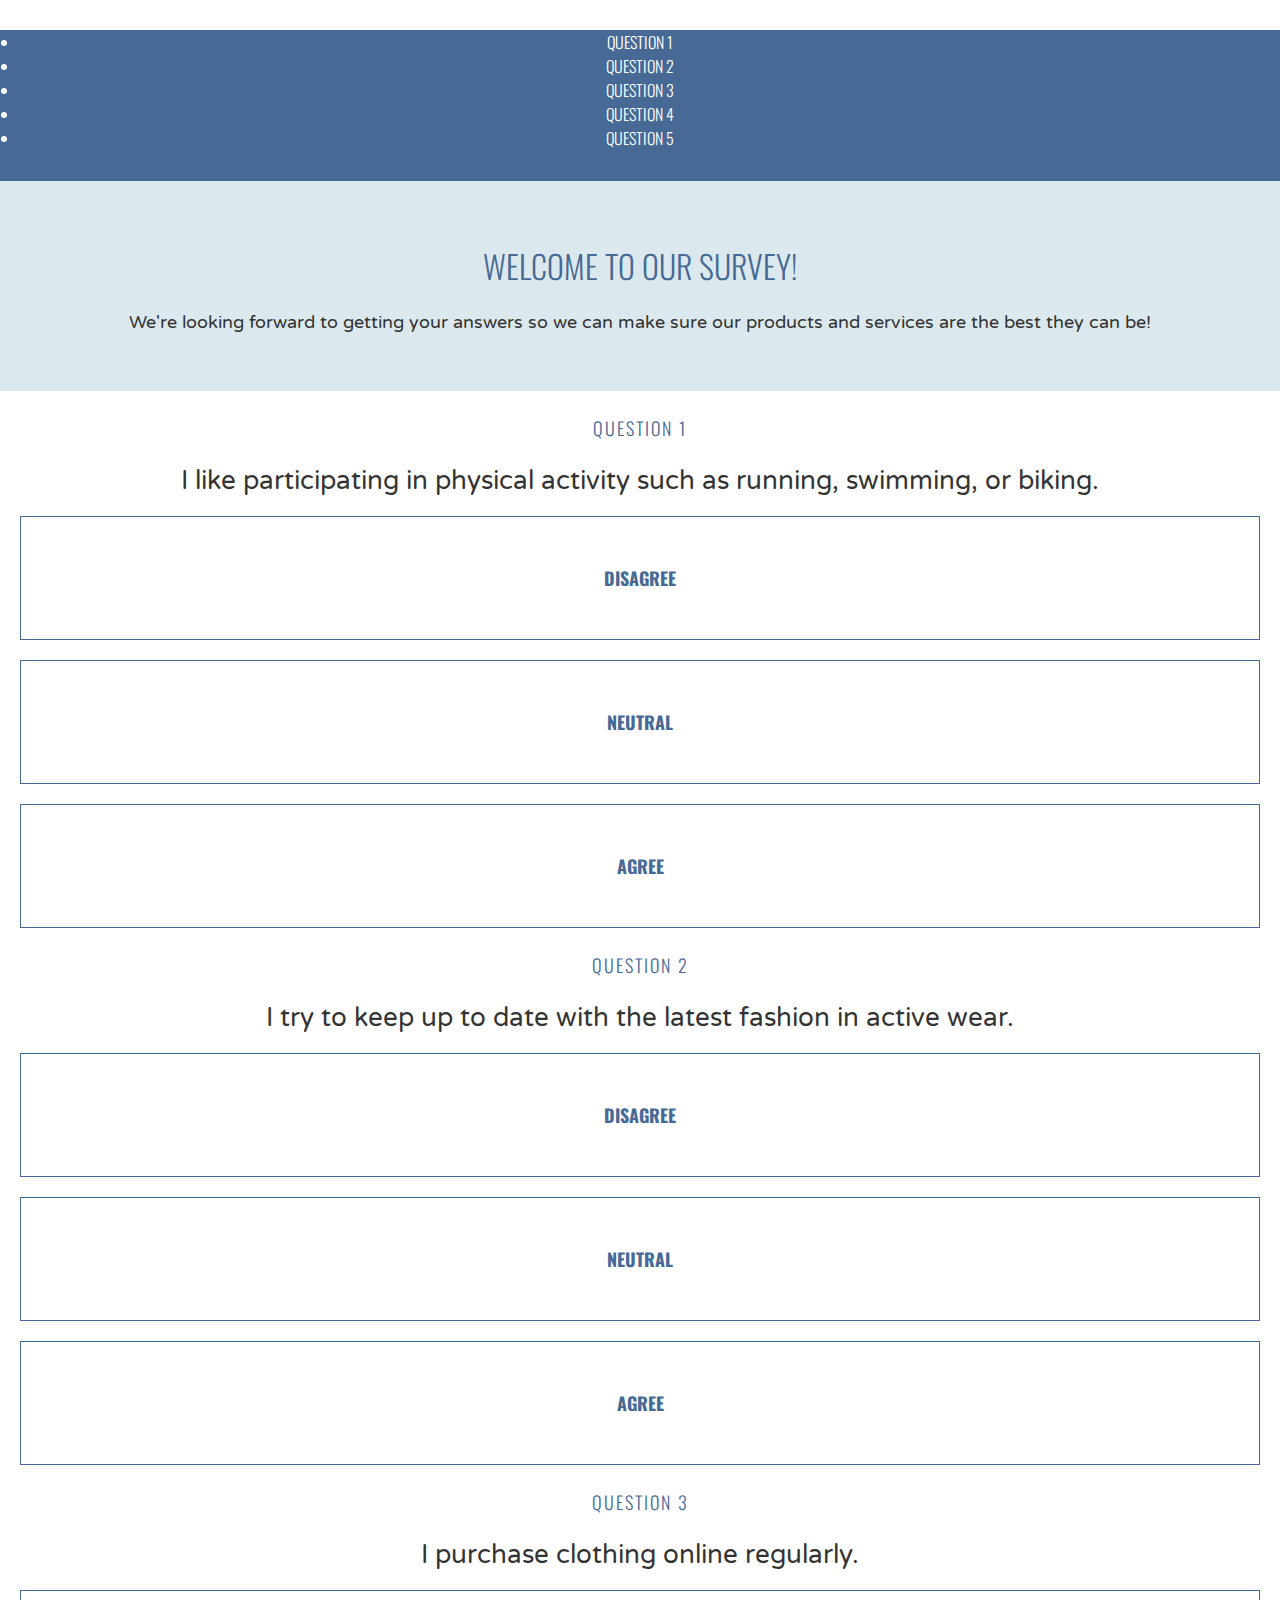
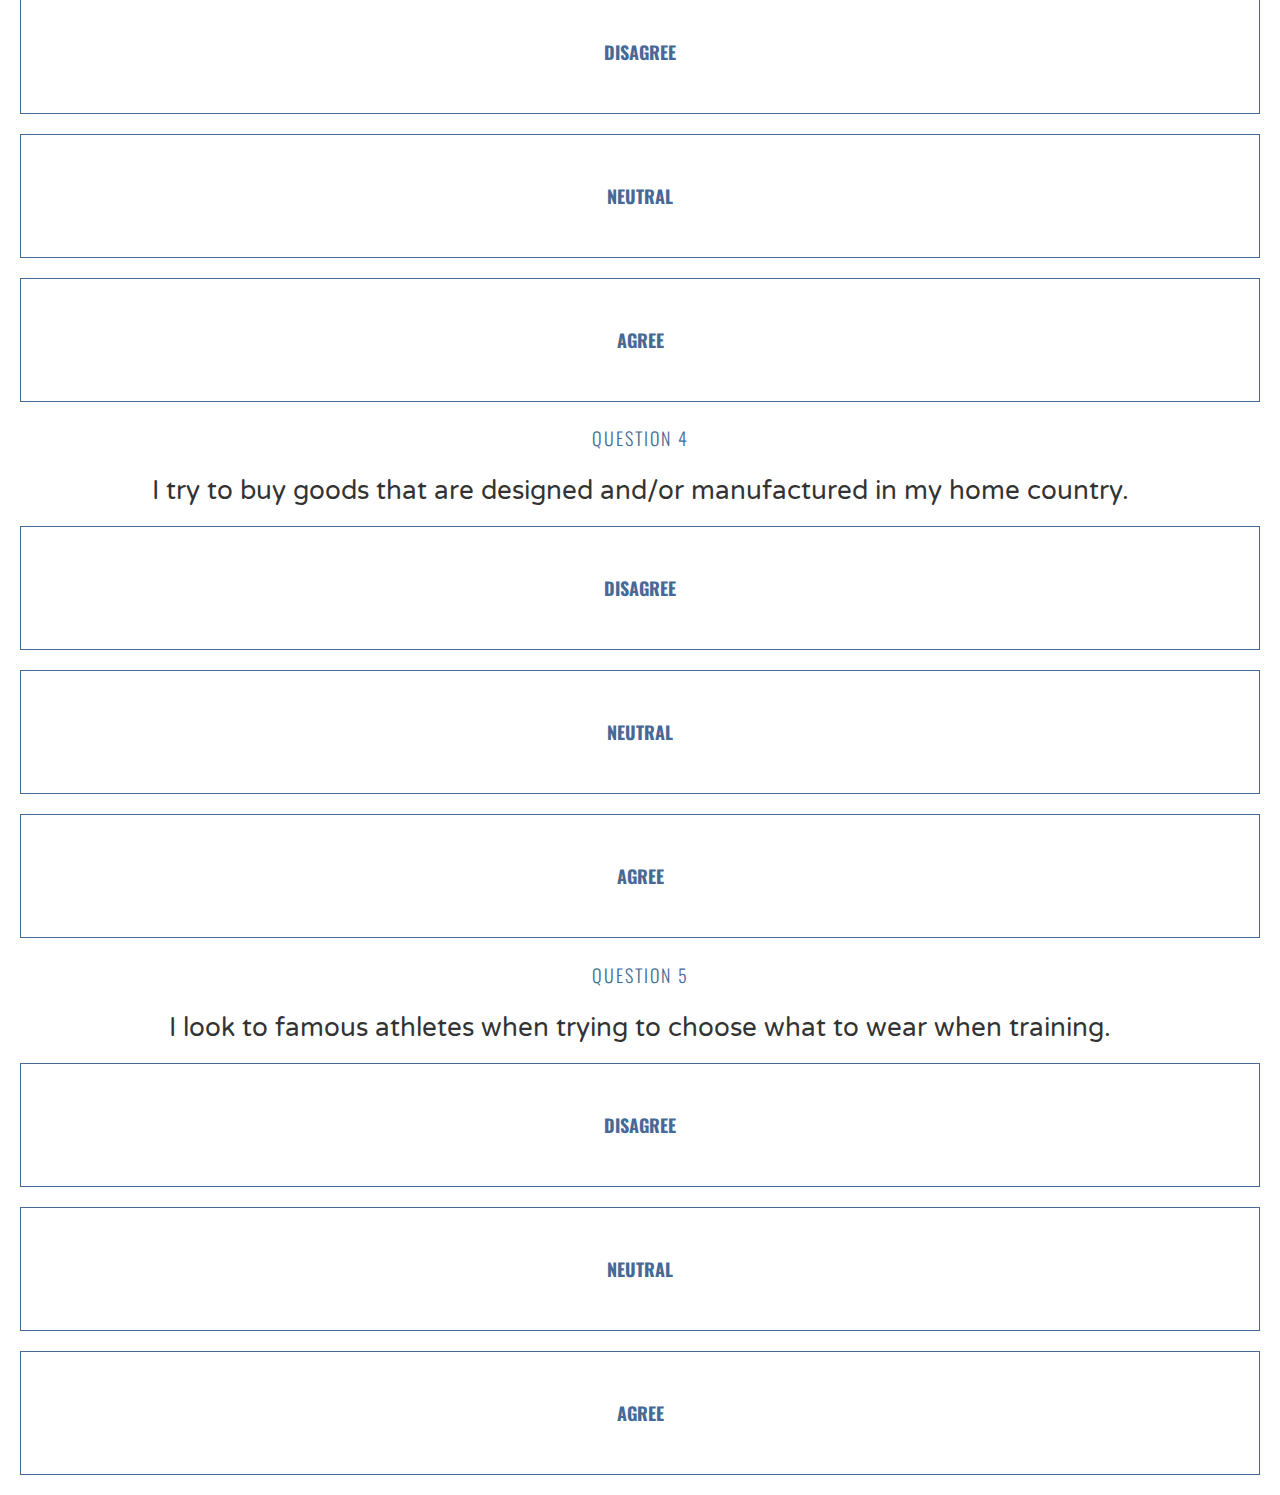
==== Display and Positioning/Sample 1 - Survey/index.html @ ed7838e8 "Initial commit" ====
<!DOCTYPE html>
<html>
<head>
    <title>Please Participate in Our Survey!</title>
    <link href="https://fonts.googleapis.com/css?family=Oswald:300,700|Varela+Round" rel="stylesheet">
    <link rel="stylesheet" href="style.css">
</head>
<body>

    <header>
        <ul>
            <li>Question 1</li>
            <li>Question 2</li>
            <li>Question 3</li>
            <li>Question 4</li>
            <li>Question 5</li>
        </ul>
    </header>

    <div class="welcome">
        <h1>Welcome to our survey!</h1>
        <p>We're looking forward to getting your answers so we can make sure our products and services are the best they can be!</p>
    </div>

    <div class="question">
        <h4>Question 1</h4>
        <h2>I like participating in physical activity such as running, swimming, or biking.</h2>

        <div class="answer">
            <h3>Disagree</h3>
        </div>

        <div class="answer">
            <h3>Neutral</h3>
        </div>

        <div class="answer">
            <h3>Agree</h3>
        </div>
    </div>

    <div class="question">
        <h4>Question 2</h4>
        <h2>I try to keep up to date with the latest fashion in active wear.</h2>

        <div class="answer">
            <h3>Disagree</h3>
        </div>

        <div class="answer">
            <h3>Neutral</h3>
        </div>

        <div class="answer">
            <h3>Agree</h3>
        </div>
    </div>

    <div class="question">
        <h4>Question 3</h4>
        <h2>I purchase clothing online regularly.</h2>

        <div class="answer">
            <h3>Disagree</h3>
        </div>

        <div class="answer">
            <h3>Neutral</h3>
        </div>

        <div class="answer">
            <h3>Agree</h3>
        </div>
    </div>

    <div class="question">
        <h4>Question 4</h4>
        <h2>I try to buy goods that are designed and/or manufactured in my home country.</h2>

        <div class="answer">
            <h3>Disagree</h3>
        </div>

        <div class="answer">
            <h3>Neutral</h3>
        </div>

        <div class="answer">
            <h3>Agree</h3>
        </div>
    </div>

    <div class="question">
        <h4>Question 5</h4>
        <h2>I look to famous athletes when trying to choose what to wear when training.</h2>

        <div class="answer">
            <h3>Disagree</h3>
        </div>

        <div class="answer">
            <h3>Neutral</h3>
        </div>

        <div class="answer">
            <h3>Agree</h3>
        </div>
    </div>

</body>
</html>
---- Display and Positioning/Sample 1 - Survey/style.css ----
body {
    background-color: #FFF;
    margin: 0 auto;
}

header {
    background-color: #466995;
    border-bottom: 1px solid #466995;
}

ul {
    margin: 30px auto;
    padding: 0 20px;
    text-align: center;
}

li {
    color: #FFF;
    font-family: 'Oswald', sans-serif;
    font-size: 16px;
    font-weight: 300;
    text-transform: uppercase;
}

    li:hover {
        color: #DBE9EE;
    }

h1 {
    color: #466995;
    font-family: 'Oswald', sans-serif;
    font-size: 32px;
    font-weight: 300;
    text-transform: uppercase;
}

h2 {
    color: #333;
    font-family: 'Varela Round', sans-serif;
    font-size: 26px;
    font-weight: 100;
    margin: 0 auto 20px auto;
}

h3 {
    color: #466995;
    font-family: 'Oswald', sans-serif;
    font-size: 18px;
    text-align: center;
    font-weight: 700;
    text-transform: uppercase;
    padding: 30px;
}

h4 {
    color: #466995;
    font-family: 'Oswald', sans-serif;
    font-size: 18px;
    font-weight: 300;
    letter-spacing: 2px;
    text-align: center;
    text-transform: uppercase
}

p {
    color: #333;
    font-family: 'Varela Round', sans-serif;
    font-size: 18px;
}

footer {
    background-color: #DBE9EE;
    text-align: center;
}

.welcome {
    background-color: #DBE9EE;
    box-sizing: border-box;
    padding: 40px;
    text-align: center;
    width: 100%;
}

.question {
    text-align: center;
}

.answer {
    border: 1px solid #466995;
    margin: 20px;
}

    .answer:hover {
        background: #C0D6DF;
        color: #FFF;
    }
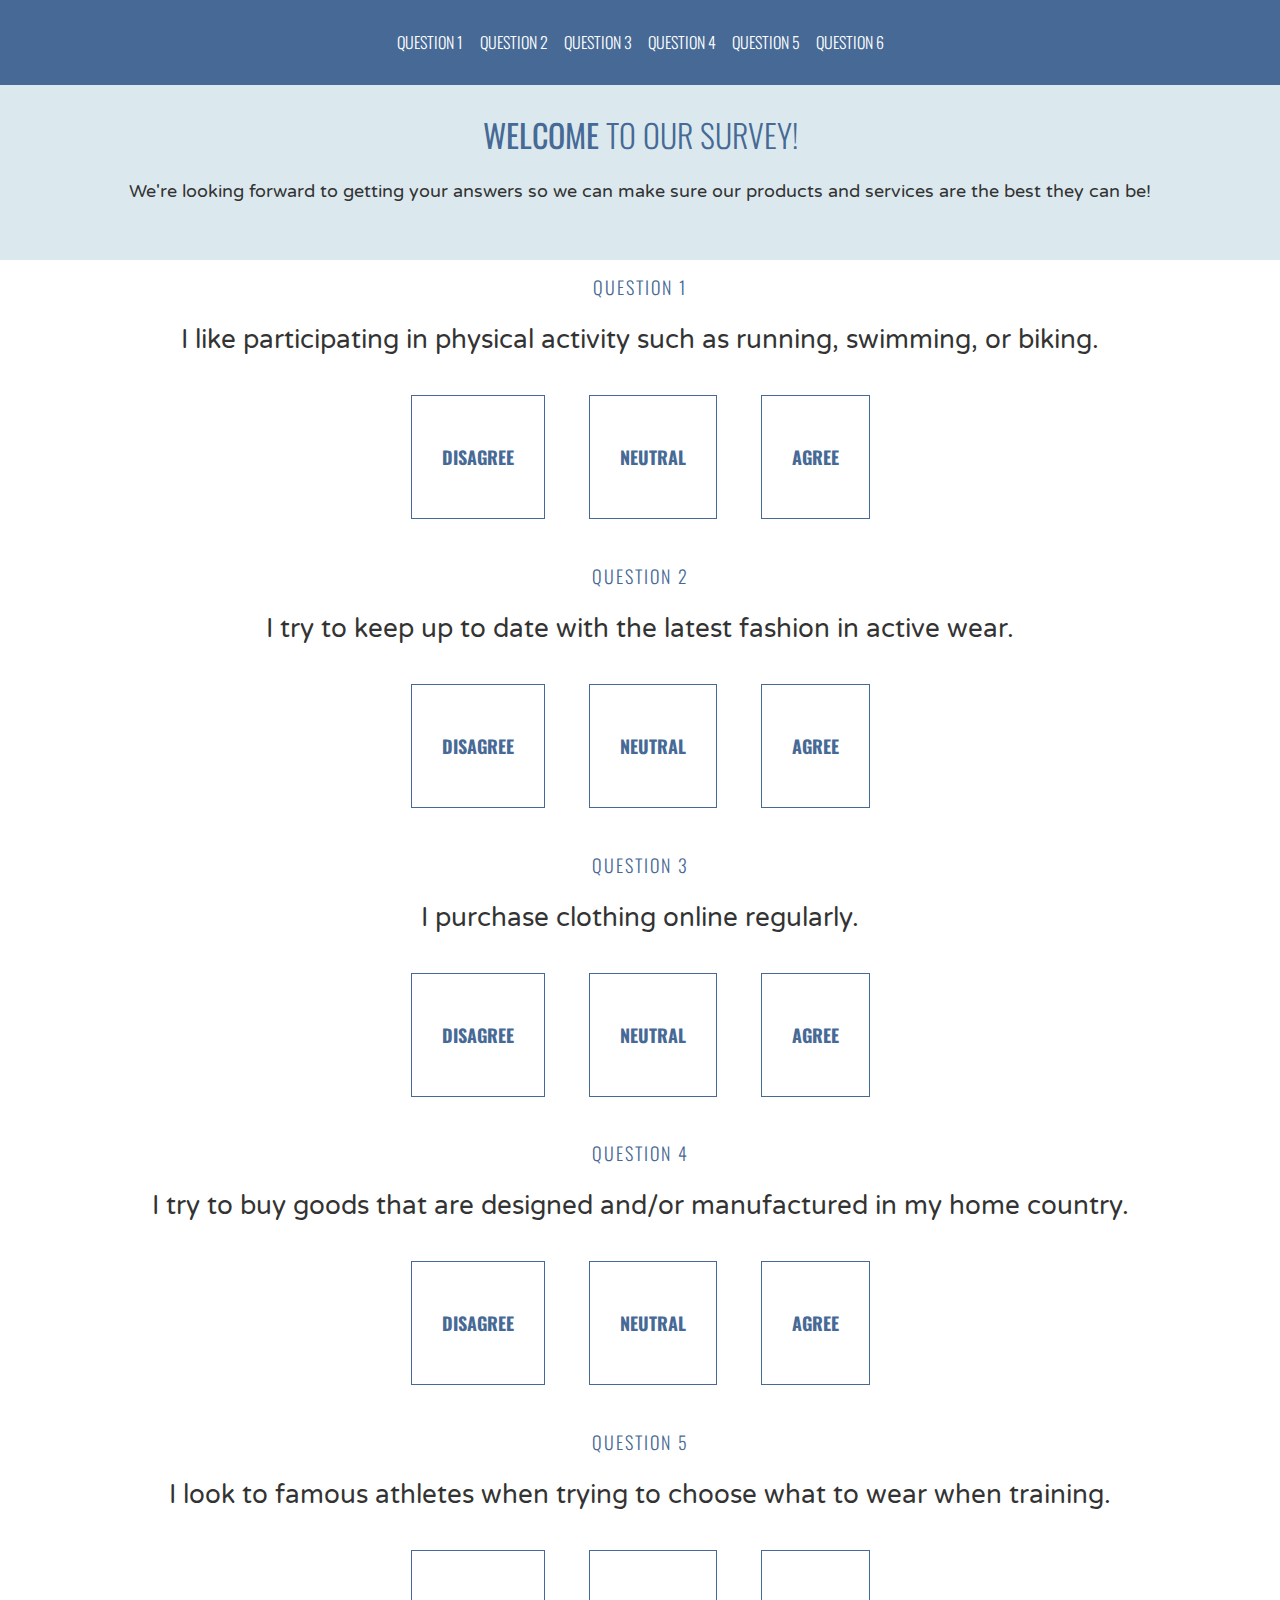
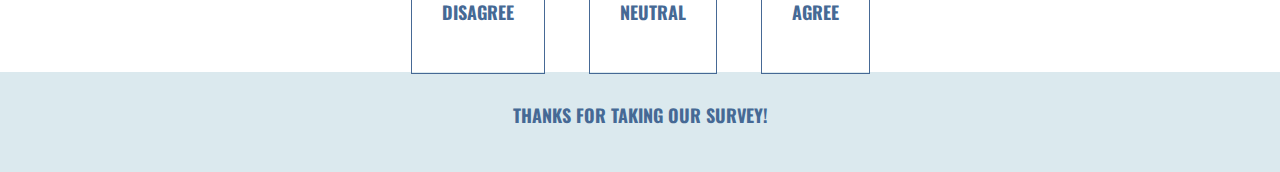
==== commit 0d803f9c: "Finished Projects" ====
--- a/Display and Positioning/Sample 1 - Survey/index.html
+++ b/Display and Positioning/Sample 1 - Survey/index.html
@@ -14,11 +14,12 @@
             <li>Question 3</li>
             <li>Question 4</li>
             <li>Question 5</li>
+            <li>Question 6</li>
         </ul>
     </header>
 
     <div class="welcome">
-        <h1>Welcome to our survey!</h1>
+        <h1><strong>Welcome</strong> to our survey!</h1>
         <p>We're looking forward to getting your answers so we can make sure our products and services are the best they can be!</p>
     </div>
 
@@ -106,6 +107,9 @@
             <h3>Agree</h3>
         </div>
     </div>
+    <footer>
+        <h3>Thanks for taking our survey!</h3>
+    </footer>
 
 </body>
 </html>--- a/Display and Positioning/Sample 1 - Survey/style.css
+++ b/Display and Positioning/Sample 1 - Survey/style.css
@@ -6,6 +6,9 @@
 header {
     background-color: #466995;
     border-bottom: 1px solid #466995;
+    position: fixed;
+    width: 100%;
+    z-index: 10;
 }
 
 ul {
@@ -20,6 +23,8 @@
     font-size: 16px;
     font-weight: 300;
     text-transform: uppercase;
+    display: inline-block;
+    width: 80px;
 }
 
     li:hover {
@@ -71,6 +76,7 @@
 footer {
     background-color: #DBE9EE;
     text-align: center;
+    height: 100px;
 }
 
 .welcome {
@@ -79,15 +85,20 @@
     padding: 40px;
     text-align: center;
     width: 100%;
+    position: relative;
+    top: 50px;
 }
 
 .question {
     text-align: center;
+    position: relative;
+    top: 40px;
 }
 
 .answer {
     border: 1px solid #466995;
     margin: 20px;
+    display: inline-block;
 }
 
     .answer:hover {
